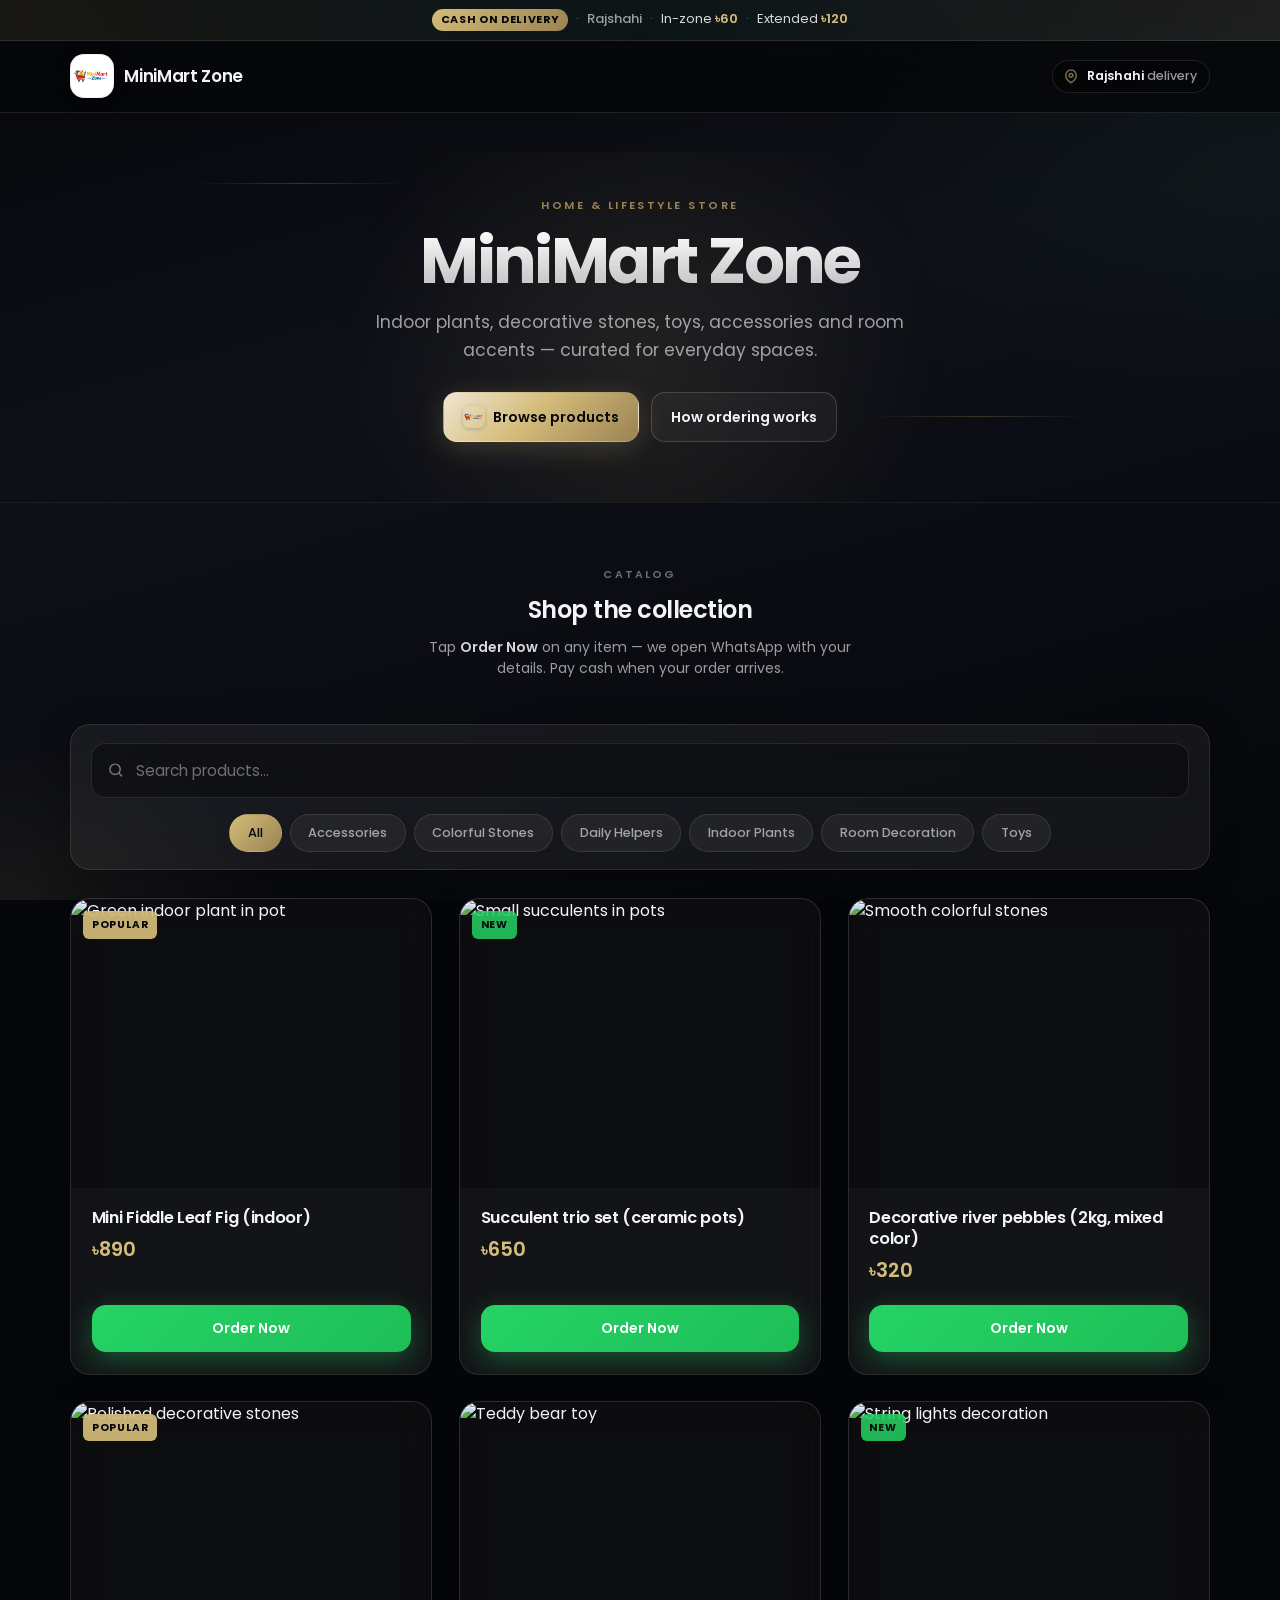
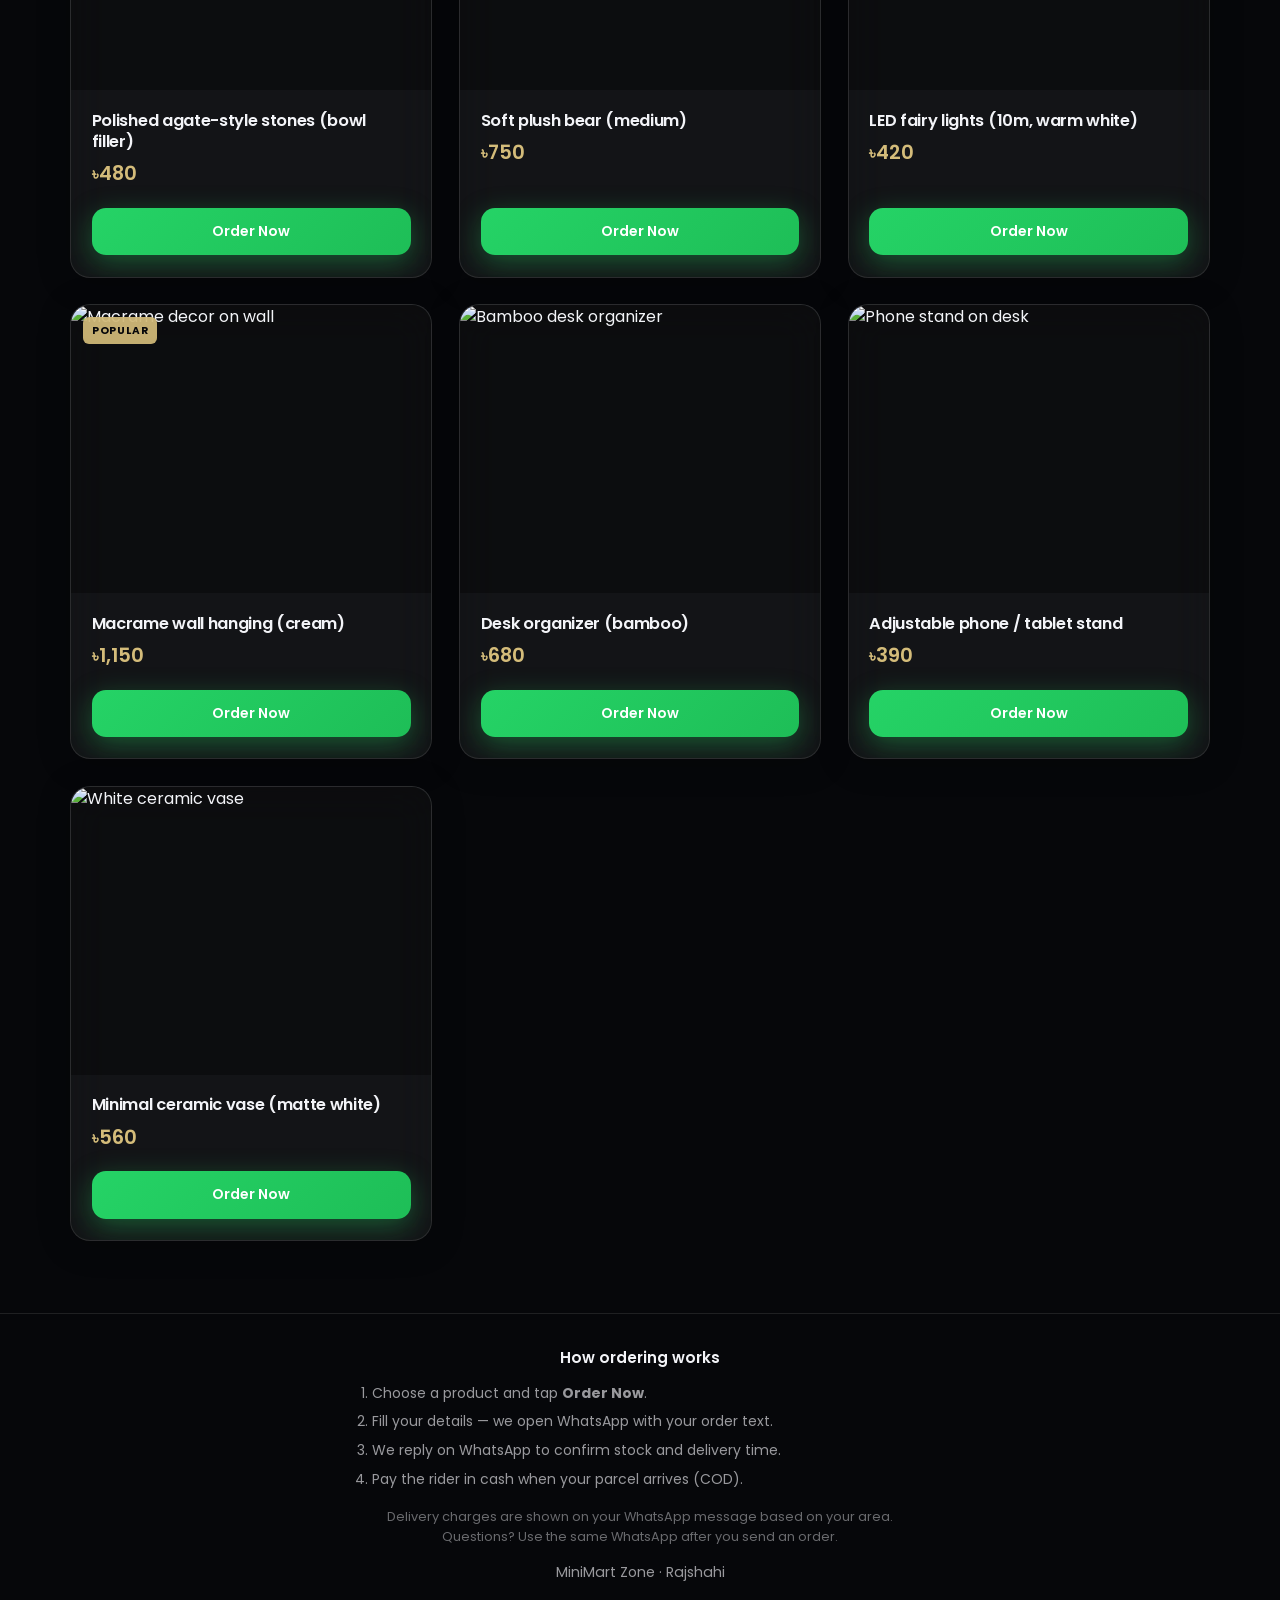
==== index.html @ 8fa92b83 "Update file name" ====
<!DOCTYPE html>
<html lang="en">
<head>
  <meta charset="UTF-8" />
  <meta name="viewport" content="width=device-width, initial-scale=1.0" />
  <meta name="description" content="MiniMart Zone — plants, decor, toys, accessories &amp; daily helpers. Cash on delivery in Rajshahi." />
  <title>MiniMart Zone · Rajshahi COD</title>
  <link rel="icon" href="logo.png" type="image/png" sizes="any" />
  <link rel="apple-touch-icon" href="logo.png" />
  <link rel="preconnect" href="https://fonts.googleapis.com" />
  <link rel="preconnect" href="https://fonts.gstatic.com" crossorigin />
  <link href="https://fonts.googleapis.com/css2?family=Poppins:wght@400;500;600;700&display=swap" rel="stylesheet" />
  <link rel="stylesheet" href="css/styles.css" />
</head>
<body>
  <div class="notice-banner" role="status">
    <p class="notice-banner__row">
      <span class="notice-banner__pill">Cash on delivery</span>
      <span class="notice-banner__sep" aria-hidden="true">·</span>
      <span class="notice-banner__muted">Rajshahi</span>
      <span class="notice-banner__sep" aria-hidden="true">·</span>
      <span>In-zone <strong class="notice-banner__accent">৳60</strong></span>
      <span class="notice-banner__sep" aria-hidden="true">·</span>
      <span>Extended <strong class="notice-banner__accent">৳120</strong></span>
    </p>
  </div>

  <header class="site-header" id="siteHeader">
    <div class="site-header__inner">
      <a href="#shop" class="logo" aria-label="MiniMart Zone — shop">
        <span class="logo__mark" aria-hidden="true">
          <img class="logo__mark-img" src="logo.png" alt="" width="40" height="40" decoding="async" />
        </span>
        <span class="logo__text">MiniMart Zone</span>
      </a>
      <p class="header-meta" title="Delivery to Shaheb Bazar, Laxmipur, Kazla and selected addresses across Rajshahi. Fees: ৳60 in-zone, ৳120 extended.">
        <svg class="header-meta__icon" width="18" height="18" viewBox="0 0 24 24" fill="none" stroke="currentColor" stroke-width="2" aria-hidden="true">
          <path d="M12 21s-7-4.35-7-10a7 7 0 1 1 14 0c0 5.65-7 10-7 10z" stroke-linecap="round" stroke-linejoin="round" />
          <circle cx="12" cy="11" r="2.5" />
        </svg>
        <span class="header-meta__text"><span class="header-meta__strong">Rajshahi</span> delivery</span>
      </p>
    </div>
  </header>

  <main>
    <section class="hero">
      <div class="hero__grid" aria-hidden="true">
        <div class="hero__line hero__line--tl"></div>
        <div class="hero__line hero__line--br"></div>
      </div>
      <div class="hero__orb" aria-hidden="true"></div>
      <div class="container hero__content">
        <p class="hero__eyebrow">Home &amp; lifestyle store</p>
        <h1 class="hero__title">MiniMart Zone</h1>
        <p class="hero__lede">Indoor plants, decorative stones, toys, accessories and room accents — curated for everyday spaces.</p>
        <div class="hero__actions">
          <a href="#shop" class="btn btn--hero btn--hero-primary">
            <img class="btn--hero__icon" src="logo.png" alt="" width="22" height="22" decoding="async" />
            Browse products
          </a>
          <a href="#how-ordering" class="btn btn--hero btn--hero-secondary">How ordering works</a>
        </div>
      </div>
    </section>

    <section class="section" id="shop" aria-labelledby="shop-title">
      <div class="container">
        <header class="section-head">
          <p class="section-head__eyebrow" id="shop-eyebrow">Catalog</p>
          <h2 id="shop-title" class="section-head__title">Shop the collection</h2>
          <p class="section-head__desc">Tap <strong>Order Now</strong> on any item — we open WhatsApp with your details. Pay cash when your order arrives.</p>
        </header>

        <div class="shop-toolbar glass-panel">
          <div class="shop-toolbar__search-wrap">
            <svg class="shop-toolbar__search-icon" viewBox="0 0 24 24" fill="none" stroke="currentColor" stroke-width="2" aria-hidden="true">
              <circle cx="11" cy="11" r="7" />
              <path d="M20 20l-3-3" stroke-linecap="round" />
            </svg>
            <input type="search" id="productSearch" class="shop-toolbar__search" placeholder="Search products…" autocomplete="off" aria-label="Search products" />
          </div>
          <div class="shop-toolbar__filters" id="shopFilters" role="group" aria-label="Filter by category"></div>
        </div>

        <p id="shopLoading" class="shop-loading">Loading products…</p>
        <p id="shopLoadError" class="shop-load-error is-hidden" role="alert"></p>
        <p id="shopEmpty" class="shop-empty">No products match your search or filter.</p>

        <div class="product-grid" id="productGrid" aria-live="polite"></div>
      </div>
    </section>
  </main>

  <footer class="site-footer" id="how-ordering">
    <div class="container site-footer__inner">
      <p class="site-footer__lead">How ordering works</p>
      <ol class="site-footer__steps">
        <li>Choose a product and tap <strong>Order Now</strong>.</li>
        <li>Fill your details — we open WhatsApp with your order text.</li>
        <li>We reply on WhatsApp to confirm stock and delivery time.</li>
        <li>Pay the rider in cash when your parcel arrives (COD).</li>
      </ol>
      <p class="site-footer__note">Delivery charges are shown on your WhatsApp message based on your area. Questions? Use the same WhatsApp after you send an order.</p>
      <p class="site-footer__areas">MiniMart Zone · Rajshahi</p>
    </div>
  </footer>

  <div class="modal" id="orderModal" role="dialog" aria-modal="true" aria-labelledby="orderModalTitle" aria-hidden="true">
    <div class="modal__dialog glass-panel">
      <div class="modal__head">
        <h2 id="orderModalTitle" class="modal__title">Complete your order</h2>
        <button type="button" class="modal__close" id="orderModalClose" aria-label="Close">
          <svg viewBox="0 0 24 24" fill="none" stroke="currentColor" stroke-width="2" aria-hidden="true">
            <path d="M6 6l12 12M18 6L6 18" stroke-linecap="round" />
          </svg>
        </button>
      </div>

      <form id="orderForm" novalidate>
        <p class="modal__hint" id="orderModalHint">Sending the form opens WhatsApp with your details. Your order is confirmed only after we reply there.</p>
        <div class="form-field" data-field-wrap="product">
          <label for="orderProduct">Product</label>
          <input type="text" id="orderProduct" name="product" readonly />
          <p class="form-field__error" role="alert"></p>
        </div>
        <div class="form-field" data-field-wrap="quantity">
          <label for="orderQuantity">Quantity</label>
          <input type="number" id="orderQuantity" name="quantity" min="1" max="99" value="1" inputmode="numeric" autocomplete="off" />
          <p class="form-field__error" role="alert"></p>
        </div>
        <div class="order-summary" id="orderSummary" aria-live="polite" hidden></div>
        <input type="hidden" id="orderUnitPriceBdt" name="unitPriceBdt" value="" />
        <div class="form-field" data-field-wrap="name">
          <label for="orderCustomerName">Customer name</label>
          <input type="text" id="orderCustomerName" name="customerName" autocomplete="name" />
          <p class="form-field__error" role="alert"></p>
        </div>
        <div class="form-field" data-field-wrap="phone">
          <label for="orderPhone">Phone number</label>
          <input type="tel" id="orderPhone" name="phone" autocomplete="tel" inputmode="tel" />
          <p class="form-field__error" role="alert"></p>
        </div>
        <div class="form-field" data-field-wrap="area">
          <label for="orderArea">Delivery area</label>
          <select id="orderArea" name="area" autocomplete="address-level2">
            <option value="">Select area…</option>
            <option value="Shaheb Bazar">Shaheb Bazar</option>
            <option value="Laxmipur">Laxmipur</option>
            <option value="Kazla">Kazla</option>
            <option value="Other (Rajshahi — outside listed zones)">Other (Rajshahi — outside listed zones) — ৳120 delivery</option>
          </select>
          <p class="form-field__error" role="alert"></p>
        </div>
        <div class="form-field" data-field-wrap="address">
          <label for="orderAddress">Full address</label>
          <textarea id="orderAddress" name="address" rows="3" autocomplete="street-address"></textarea>
          <p class="form-field__error" role="alert"></p>
        </div>
        <div class="modal__actions">
          <button type="button" class="btn btn--ghost" id="orderModalCancel">Cancel</button>
          <button type="submit" class="btn btn--primary">Confirm Order</button>
        </div>
      </form>
    </div>
  </div>

  <!-- Fallback catalog: file:// blocks fetch of JSON. Keep in sync with data/products.json. -->
  <script type="application/json" id="shop-catalog-fallback">
{"products":[{"name":"Mini Fiddle Leaf Fig (indoor)","price":"890","category":"indoor_plants","image":"https://images.unsplash.com/photo-1459411552884-841db9b3cc2a?w=600&q=80","alt":"Green indoor plant in pot","badges":["popular"]},{"name":"Succulent trio set (ceramic pots)","price":"650","category":"indoor_plants","image":"https://images.unsplash.com/photo-1485955900006-10f4d324d411?w=600&q=80","alt":"Small succulents in pots","badges":["new"]},{"name":"Decorative river pebbles (2kg, mixed color)","price":"320","category":"colorful_stones","image":"https://images.unsplash.com/photo-1612198188060-c7c2a3b66eae?w=600&q=80","alt":"Smooth colorful stones","badges":[]},{"name":"Polished agate-style stones (bowl filler)","price":"480","category":"colorful_stones","image":"https://images.unsplash.com/photo-1596464716127-f2a82984de30?w=600&q=80","alt":"Polished decorative stones","badges":["popular"]},{"name":"Soft plush bear (medium)","price":"750","category":"toys","image":"https://images.unsplash.com/photo-1558618666-fcd25c85cd64?w=600&q=80","alt":"Teddy bear toy","badges":[]},{"name":"LED fairy lights (10m, warm white)","price":"420","category":"room_decoration","image":"https://images.unsplash.com/photo-1513506003901-1e6a229e2d15?w=600&q=80","alt":"String lights decoration","badges":["new"]},{"name":"Macrame wall hanging (cream)","price":"1,150","category":"room_decoration","image":"https://images.unsplash.com/photo-1523419409543-0c1df022bdd1?w=600&q=80","alt":"Macrame decor on wall","badges":["popular"]},{"name":"Desk organizer (bamboo)","price":"680","category":"daily_helpers","image":"https://images.unsplash.com/photo-1504196606672-aef5c9cefc92?w=600&q=80","alt":"Bamboo desk organizer","badges":[]},{"name":"Adjustable phone / tablet stand","price":"390","category":"accessories","image":"https://images.unsplash.com/photo-1527864550417-7fd91fc51a46?w=600&q=80","alt":"Phone stand on desk","badges":[]},{"name":"Minimal ceramic vase (matte white)","price":"560","category":"room_decoration","image":"https://images.unsplash.com/photo-1578500494198-246f612d3b3d?w=600&q=80","alt":"White ceramic vase","badges":[]}]}
  </script>
  <script src="js/config.js"></script>
  <script src="js/script.js"></script>
</body>
</html>
---- css/styles.css ----
/* MiniMart Zone — luxury dark + glass */

:root {
  /* Surfaces — cool near-black (reads “premium”, not flat gray) */
  --bg-0: #06070a;
  --bg-1: #0e1018;
  --glass: rgba(255, 255, 255, 0.055);
  --glass-hover: rgba(255, 255, 255, 0.09);
  --stroke: rgba(255, 255, 255, 0.1);
  --stroke-strong: rgba(255, 255, 255, 0.16);
  --text: #f3f4f8;
  --muted: rgba(243, 244, 248, 0.62);
  --muted-2: rgba(243, 244, 248, 0.42);
  /* Brand accent — warm gold (luxury retail; use for prices, hero, chips) */
  --champagne: #d4bc7a;
  --champagne-dim: #9a8352;
  /* Action — WhatsApp green: reserve for “order / confirm” paths only */
  --whatsapp: #25d366;
  --whatsapp-deep: #1ebe57;
  --danger: #ff6b6b;
  /* Ambient page glow (keep in same family as bg to avoid “random purple”) */
  --glow-hero: rgba(72, 88, 140, 0.14);
  --glow-corner: rgba(212, 188, 122, 0.07);
  --glow-wa-ambient: rgba(37, 211, 102, 0.045);
  --radius: 14px;
  --radius-lg: 20px;
  --font: "Poppins", system-ui, sans-serif;
  --ease-out: cubic-bezier(0.22, 1, 0.36, 1);
  --shadow-card: 0 24px 60px rgba(0, 0, 0, 0.45);
  --header-h: 72px;
}

*,
*::before,
*::after {
  box-sizing: border-box;
}

html {
  scroll-behavior: smooth;
}

#shop,
#how-ordering {
  scroll-margin-top: calc(var(--header-h) + 0.75rem);
}

body {
  margin: 0;
  font-family: var(--font);
  font-size: 16px;
  line-height: 1.55;
  color: var(--text);
  background: var(--bg-0);
  min-height: 100vh;
  -webkit-font-smoothing: antialiased;
}

body.modal-open {
  overflow: hidden;
}

body::before {
  content: "";
  position: fixed;
  inset: 0;
  z-index: -1;
  background:
    radial-gradient(ellipse 100% 80% at 50% -30%, var(--glow-hero), transparent 55%),
    radial-gradient(ellipse 70% 50% at 100% 20%, var(--glow-wa-ambient), transparent 50%),
    radial-gradient(ellipse 50% 40% at 0% 100%, var(--glow-corner), transparent 45%),
    linear-gradient(165deg, var(--bg-0) 0%, var(--bg-1) 40%, var(--bg-0) 100%);
  pointer-events: none;
}

img {
  max-width: 100%;
  display: block;
  height: auto;
}

a {
  color: inherit;
  text-decoration: none;
}

button {
  font-family: inherit;
  cursor: pointer;
  border: none;
  background: none;
}

.container {
  width: min(1140px, 100% - 2rem);
  margin-inline: auto;
}

.glass-panel {
  background: var(--glass);
  backdrop-filter: blur(20px);
  -webkit-backdrop-filter: blur(20px);
  border: 1px solid var(--stroke);
  border-radius: var(--radius-lg);
  box-shadow: 0 4px 32px rgba(0, 0, 0, 0.25);
}

/* Notice banner — single concise row (fees detailed once) */
.notice-banner {
  padding: 0.55rem 1rem;
  text-align: center;
  font-size: 0.8125rem;
  line-height: 1.45;
  background: linear-gradient(90deg, rgba(212, 188, 122, 0.09), rgba(37, 211, 102, 0.04), rgba(212, 188, 122, 0.09));
  border-bottom: 1px solid var(--stroke);
  color: rgba(243, 244, 248, 0.88);
}

.notice-banner__row {
  display: flex;
  flex-wrap: wrap;
  align-items: center;
  justify-content: center;
  gap: 0.35rem 0.5rem;
  margin: 0;
  max-width: 52rem;
  margin-inline: auto;
}

.notice-banner__pill {
  display: inline-flex;
  align-items: center;
  padding: 0.2rem 0.55rem;
  border-radius: 999px;
  font-size: 0.68rem;
  font-weight: 700;
  letter-spacing: 0.06em;
  text-transform: uppercase;
  color: var(--bg-0);
  background: linear-gradient(135deg, var(--champagne), var(--champagne-dim));
}

.notice-banner__muted {
  color: var(--muted);
  font-weight: 500;
}

.notice-banner__sep {
  color: var(--muted-2);
  font-weight: 400;
  user-select: none;
}

.notice-banner__accent {
  color: var(--champagne);
  font-weight: 600;
}

/* Header */
.site-header {
  position: sticky;
  top: 0;
  z-index: 50;
  height: var(--header-h);
  display: flex;
  align-items: center;
  background: rgba(6, 7, 10, 0.78);
  backdrop-filter: blur(16px);
  -webkit-backdrop-filter: blur(16px);
  border-bottom: 1px solid var(--stroke);
  transition: box-shadow 0.35s var(--ease-out), background 0.3s ease;
}

.site-header.is-scrolled {
  box-shadow: 0 12px 40px rgba(0, 0, 0, 0.35);
  background: rgba(6, 7, 10, 0.94);
}

.site-header__inner {
  display: flex;
  align-items: center;
  justify-content: space-between;
  gap: 1rem;
  width: min(1140px, 100% - 2rem);
  margin-inline: auto;
}

.logo {
  display: flex;
  align-items: center;
  gap: 0.65rem;
  transition: opacity 0.25s ease;
}

.logo:hover {
  opacity: 0.92;
}

.logo__mark {
  width: 44px;
  height: 44px;
  flex-shrink: 0;
  border-radius: 14px;
  background: #fff;
  border: 1px solid rgba(0, 0, 0, 0.06);
  color: var(--bg-0);
  display: grid;
  place-items: center;
  overflow: hidden;
  box-shadow: 0 4px 18px rgba(0, 0, 0, 0.28);
}

.logo__mark-img {
  width: 100%;
  height: 100%;
  max-width: 40px;
  max-height: 40px;
  object-fit: contain;
  display: block;
}

.logo__text {
  font-weight: 600;
  font-size: 1.06rem;
  letter-spacing: -0.02em;
}

.header-meta {
  display: inline-flex;
  align-items: center;
  gap: 0.45rem;
  margin: 0;
  padding: 0.42rem 0.75rem 0.42rem 0.55rem;
  max-width: min(100%, 220px);
  border-radius: 999px;
  border: 1px solid var(--stroke);
  background: rgba(0, 0, 0, 0.22);
  font-size: 0.78rem;
  font-weight: 500;
  color: var(--muted);
  line-height: 1.2;
}

.header-meta__icon {
  flex-shrink: 0;
  opacity: 0.55;
  color: var(--champagne);
}

.header-meta__text {
  text-align: left;
}

.header-meta__strong {
  color: var(--text);
  font-weight: 600;
}

@media (max-width: 480px) {
  .header-meta {
    max-width: 9.5rem;
    padding-inline: 0.5rem;
  }

  .header-meta__text {
    font-size: 0.72rem;
  }

  .logo__text {
    font-size: 0.95rem;
  }
}

/* Hero */
.hero {
  position: relative;
  padding: clamp(3rem, 9vw, 5.25rem) 0 clamp(2.5rem, 6vw, 3.75rem);
  overflow: hidden;
  border-bottom: 1px solid rgba(255, 255, 255, 0.06);
}

.hero__grid {
  position: absolute;
  inset: 0;
  pointer-events: none;
  max-width: min(900px, 100% - 2rem);
  margin-inline: auto;
}

.hero__line {
  position: absolute;
  width: min(28%, 220px);
  height: 1px;
  background: linear-gradient(90deg, transparent, rgba(212, 188, 122, 0.35), transparent);
  opacity: 0.65;
}

.hero__line--tl {
  top: 18%;
  left: 0;
}

.hero__line--br {
  bottom: 22%;
  right: 0;
}

.hero__orb {
  position: absolute;
  inset: 10% 20% auto;
  height: min(55vw, 420px);
  background: radial-gradient(circle, rgba(212, 188, 122, 0.1) 0%, transparent 70%);
  pointer-events: none;
}

.hero__content {
  position: relative;
  text-align: center;
  max-width: 40rem;
  margin-inline: auto;
}

.hero__eyebrow {
  margin: 0 0 0.85rem;
  font-size: 0.7rem;
  font-weight: 600;
  letter-spacing: 0.22em;
  text-transform: uppercase;
  color: var(--champagne-dim);
}

.hero__title {
  font-size: clamp(2.6rem, 7.5vw, 4rem);
  font-weight: 700;
  letter-spacing: -0.04em;
  line-height: 1.02;
  margin: 0 0 1rem;
  background: linear-gradient(180deg, #fff 0%, rgba(255, 255, 255, 0.72) 100%);
  -webkit-background-clip: text;
  background-clip: text;
  color: transparent;
}

.hero__lede {
  font-size: clamp(0.95rem, 2.1vw, 1.08rem);
  color: var(--muted);
  font-weight: 400;
  line-height: 1.6;
  margin: 0 auto 1.75rem;
  max-width: 34rem;
}

.hero__actions {
  display: flex;
  flex-wrap: wrap;
  align-items: center;
  justify-content: center;
  gap: 0.65rem 0.75rem;
}

.btn--hero {
  display: inline-flex;
  align-items: center;
  justify-content: center;
  gap: 0.5rem;
  min-height: 2.75rem;
  padding: 0.65rem 1.35rem;
  font-size: 0.875rem;
  font-weight: 600;
  border-radius: 999px;
  transition: transform 0.2s ease, box-shadow 0.25s ease, background 0.25s ease, color 0.2s ease, border-color 0.2s ease;
}

.btn--hero__icon {
  width: 22px;
  height: 22px;
  flex-shrink: 0;
  object-fit: contain;
  border-radius: 6px;
  box-shadow: 0 1px 4px rgba(0, 0, 0, 0.2);
}

.btn--hero:active {
  transform: scale(0.98);
}

.btn--hero-primary {
  color: var(--bg-0);
  background: linear-gradient(135deg, #f0e6d2 0%, var(--champagne) 45%, var(--champagne-dim) 100%);
  box-shadow: 0 6px 28px rgba(212, 188, 122, 0.22);
  border: 1px solid rgba(255, 255, 255, 0.12);
}

.btn--hero-primary:hover {
  box-shadow: 0 10px 36px rgba(212, 188, 122, 0.28);
  filter: brightness(1.03);
}

.btn--hero-primary:focus-visible {
  outline: 2px solid var(--champagne);
  outline-offset: 3px;
}

.btn--hero-secondary {
  color: var(--text);
  background: rgba(255, 255, 255, 0.04);
  border: 1px solid var(--stroke-strong);
}

.btn--hero-secondary:hover {
  border-color: rgba(212, 188, 122, 0.45);
  color: #fff;
  background: rgba(255, 255, 255, 0.07);
}

.btn--hero-secondary:focus-visible {
  outline: 2px solid rgba(212, 188, 122, 0.55);
  outline-offset: 3px;
}

/* Shop toolbar */
.shop-toolbar {
  margin-bottom: 1.75rem;
  padding: 1.1rem 1.25rem;
  display: flex;
  flex-direction: column;
  gap: 1rem;
}

.shop-toolbar__search-wrap {
  position: relative;
}

.shop-toolbar__search-icon {
  position: absolute;
  left: 1rem;
  top: 50%;
  transform: translateY(-50%);
  width: 1.1rem;
  height: 1.1rem;
  opacity: 0.45;
  pointer-events: none;
}

.shop-toolbar__search {
  width: 100%;
  padding: 0.95rem 1rem 0.95rem 2.75rem;
  font-family: inherit;
  font-size: 0.95rem;
  color: var(--text);
  background: rgba(0, 0, 0, 0.35);
  border: 1px solid var(--stroke);
  border-radius: var(--radius);
  transition: border-color 0.25s ease, box-shadow 0.25s ease;
}

.shop-toolbar__search::placeholder {
  color: var(--muted-2);
}

.shop-toolbar__search:hover,
.shop-toolbar__search:focus {
  outline: none;
  border-color: rgba(212, 188, 122, 0.45);
  box-shadow: 0 0 0 3px rgba(212, 188, 122, 0.1);
}

.shop-toolbar__filters {
  display: flex;
  flex-wrap: wrap;
  gap: 0.5rem;
  justify-content: center;
}

.filter-chip {
  padding: 0.55rem 1.1rem;
  font-size: 0.8rem;
  font-weight: 500;
  color: var(--muted);
  background: var(--glass);
  border: 1px solid var(--stroke);
  border-radius: 999px;
  transition: color 0.25s ease, background 0.25s ease, border-color 0.25s ease, transform 0.2s ease;
}

.filter-chip:hover {
  color: var(--text);
  border-color: var(--stroke-strong);
}

.filter-chip.is-active {
  color: var(--bg-0);
  background: linear-gradient(135deg, var(--champagne), var(--champagne-dim));
  border-color: transparent;
}

.filter-chip:active {
  transform: scale(0.98);
}

/* Section */
.section {
  padding-block: clamp(2.25rem, 5vw, 4rem);
}

.section-head {
  text-align: center;
  margin-bottom: clamp(1.75rem, 4vw, 2.5rem);
  padding-bottom: 0.25rem;
}

.section-head__eyebrow {
  margin: 0 0 0.4rem;
  font-size: 0.68rem;
  font-weight: 600;
  letter-spacing: 0.2em;
  text-transform: uppercase;
  color: var(--muted-2);
}

.section-head__title {
  font-size: clamp(1.2rem, 2.8vw, 1.5rem);
  font-weight: 600;
  letter-spacing: -0.02em;
  margin: 0 0 0.55rem;
  color: var(--text);
}

.section-head__desc {
  margin: 0 auto;
  max-width: 28rem;
  color: var(--muted);
  font-size: 0.875rem;
  line-height: 1.55;
}

.section-head__desc strong {
  color: rgba(243, 244, 248, 0.88);
  font-weight: 600;
}

/* Product grid */
.product-grid {
  display: grid;
  grid-template-columns: 1fr;
  gap: 1.5rem;
}

@media (min-width: 560px) {
  .product-grid {
    grid-template-columns: repeat(2, 1fr);
  }
}

@media (min-width: 920px) {
  .product-grid {
    grid-template-columns: repeat(3, 1fr);
    gap: 1.65rem;
  }
}

.product-card {
  position: relative;
  display: flex;
  flex-direction: column;
  overflow: hidden;
  transition: transform 0.4s var(--ease-out), box-shadow 0.4s var(--ease-out), border-color 0.3s ease;
}

.product-card.is-hidden {
  display: none;
}

.product-card:hover {
  transform: translateY(-10px);
  box-shadow: var(--shadow-card);
  border-color: var(--stroke-strong);
  background: var(--glass-hover);
}

.product-card__badges {
  position: absolute;
  top: 0.75rem;
  left: 0.75rem;
  z-index: 2;
  display: flex;
  flex-wrap: wrap;
  gap: 0.35rem;
}

.product-badge {
  font-size: 0.65rem;
  font-weight: 700;
  text-transform: uppercase;
  letter-spacing: 0.08em;
  padding: 0.35rem 0.55rem;
  border-radius: 6px;
  backdrop-filter: blur(8px);
}

.product-badge--new {
  background: rgba(37, 211, 102, 0.85);
  color: #041208;
}

.product-badge--popular {
  background: rgba(212, 188, 122, 0.92);
  color: var(--bg-0);
}

.product-card__image-wrap {
  aspect-ratio: 5 / 4;
  overflow: hidden;
  background: rgba(0, 0, 0, 0.35);
}

.product-card__image-wrap img {
  width: 100%;
  height: 100%;
  object-fit: cover;
  transition: transform 0.65s var(--ease-out);
}

.product-card:hover .product-card__image-wrap img {
  transform: scale(1.07);
}

.product-card__body {
  padding: 1.2rem 1.3rem 1.35rem;
  display: flex;
  flex-direction: column;
  flex: 1;
  gap: 0.25rem;
}

.product-card__name {
  font-size: 1.02rem;
  font-weight: 600;
  margin: 0;
  letter-spacing: -0.02em;
  line-height: 1.3;
}

.product-card__price {
  font-size: 1.22rem;
  font-weight: 600;
  color: var(--champagne);
  margin: 0.2rem 0 0.9rem;
}

.product-card__price .currency {
  font-size: 0.85em;
}

.btn {
  display: inline-flex;
  align-items: center;
  justify-content: center;
  gap: 0.5rem;
  padding: 0.82rem 1.2rem;
  font-size: 0.875rem;
  font-weight: 600;
  border-radius: var(--radius);
  transition: transform 0.2s ease, filter 0.25s ease, box-shadow 0.25s ease;
}

.btn:active:not(:disabled) {
  transform: scale(0.98);
}

.btn--primary {
  margin-top: auto;
  width: 100%;
  background: linear-gradient(135deg, var(--whatsapp) 0%, var(--whatsapp-deep) 100%);
  color: #fff;
  box-shadow: 0 8px 28px rgba(37, 211, 102, 0.35);
}

.btn--primary:hover:not(:disabled) {
  filter: brightness(1.06);
  box-shadow: 0 12px 36px rgba(37, 211, 102, 0.4);
}

.btn--primary:focus-visible {
  outline: 2px solid #fff;
  outline-offset: 3px;
}

.btn--primary:disabled {
  opacity: 0.75;
  cursor: not-allowed;
}

.btn--ghost {
  color: var(--muted);
  border: 1px solid var(--stroke);
  background: rgba(255, 255, 255, 0.04);
}

.btn--ghost:hover {
  color: var(--text);
  border-color: var(--stroke-strong);
}

.btn.is-loading {
  position: relative;
  color: transparent;
}

.btn.is-loading::after {
  content: "";
  position: absolute;
  width: 1.25rem;
  height: 1.25rem;
  border: 2px solid rgba(255, 255, 255, 0.25);
  border-top-color: #fff;
  border-radius: 50%;
  animation: spin 0.7s linear infinite;
}

@keyframes spin {
  to {
    transform: rotate(360deg);
  }
}

/* Empty state */
.shop-empty {
  display: none;
  text-align: center;
  padding: 3rem 1.5rem;
  color: var(--muted);
  font-size: 0.95rem;
}

.shop-empty.is-visible {
  display: block;
}

.shop-loading,
.shop-load-error {
  text-align: center;
  padding: 2rem 1rem;
  font-size: 0.95rem;
  color: var(--muted);
}

.shop-load-error {
  color: var(--danger);
  max-width: 28rem;
  margin-inline: auto;
}

.shop-loading.is-hidden,
.shop-load-error.is-hidden {
  display: none;
}

/* Modal */
.modal {
  position: fixed;
  inset: 0;
  z-index: 200;
  display: grid;
  place-items: center;
  padding: 1rem;
  background: rgba(4, 5, 8, 0.72);
  backdrop-filter: blur(10px);
  -webkit-backdrop-filter: blur(10px);
  opacity: 0;
  visibility: hidden;
  pointer-events: none;
  transition: opacity 0.35s var(--ease-out), visibility 0.35s;
}

.modal.is-open {
  opacity: 1;
  visibility: visible;
  pointer-events: auto;
}

.modal__dialog {
  width: min(440px, 100%);
  max-height: min(92vh, 720px);
  overflow-y: auto;
  padding: 1.5rem 1.5rem 1.35rem;
  transform: scale(0.92) translateY(12px);
  opacity: 0;
  transition: transform 0.4s var(--ease-out), opacity 0.35s var(--ease-out);
}

.modal.is-open .modal__dialog {
  transform: scale(1) translateY(0);
  opacity: 1;
}

.modal__head {
  display: flex;
  align-items: flex-start;
  justify-content: space-between;
  gap: 1rem;
  margin-bottom: 1.25rem;
}

.modal__title {
  margin: 0;
  font-size: 1.25rem;
  font-weight: 600;
  letter-spacing: -0.02em;
}

.modal__close {
  flex-shrink: 0;
  width: 40px;
  height: 40px;
  border-radius: 12px;
  display: grid;
  place-items: center;
  color: var(--muted);
  border: 1px solid var(--stroke);
  background: rgba(0, 0, 0, 0.25);
  transition: color 0.2s ease, background 0.2s ease;
}

.modal__close:hover {
  color: var(--text);
  background: rgba(255, 255, 255, 0.06);
}

.modal__close svg {
  width: 18px;
  height: 18px;
}

.modal__hint {
  margin: 0 0 1rem;
  padding: 0.65rem 0.75rem;
  font-size: 0.8125rem;
  line-height: 1.45;
  color: var(--muted);
  background: rgba(0, 0, 0, 0.28);
  border: 1px solid var(--stroke);
  border-radius: 10px;
}

.order-summary {
  margin: 0 0 1rem;
  padding: 0.75rem 0.85rem;
  font-size: 0.8125rem;
  border-radius: 10px;
  border: 1px solid var(--stroke);
  background: rgba(0, 0, 0, 0.22);
  color: var(--muted);
}

.order-summary[hidden] {
  display: none !important;
}

.order-summary__row {
  display: flex;
  justify-content: space-between;
  gap: 0.75rem;
  padding: 0.25rem 0;
}

.order-summary__row--strong {
  color: var(--text);
  font-weight: 600;
  margin-top: 0.25rem;
  padding-top: 0.45rem;
  border-top: 1px solid var(--stroke);
}

.order-summary__row--total {
  color: var(--champagne);
  font-weight: 700;
  font-size: 0.9rem;
  margin-top: 0.15rem;
}

.order-summary__foot {
  margin: 0.5rem 0 0;
  font-size: 0.75rem;
  color: var(--muted-2);
  line-height: 1.4;
}

.form-field {
  margin-bottom: 1rem;
}

.form-field label {
  display: block;
  font-size: 0.78rem;
  font-weight: 500;
  text-transform: uppercase;
  letter-spacing: 0.06em;
  color: var(--muted);
  margin-bottom: 0.4rem;
}

.form-field input,
.form-field select,
.form-field textarea {
  width: 100%;
  padding: 0.75rem 0.9rem;
  font-family: inherit;
  font-size: 0.95rem;
  color: var(--text);
  background: rgba(0, 0, 0, 0.35);
  border: 1px solid var(--stroke);
  border-radius: 10px;
  transition: border-color 0.2s ease, box-shadow 0.2s ease;
}

.form-field input[readonly] {
  color: var(--muted);
  cursor: default;
}

.form-field textarea {
  min-height: 88px;
  resize: vertical;
}

.form-field input:focus,
.form-field select:focus,
.form-field textarea:focus {
  outline: none;
  border-color: rgba(212, 188, 122, 0.5);
  box-shadow: 0 0 0 3px rgba(212, 188, 122, 0.12);
}

.form-field.has-error input,
.form-field.has-error select,
.form-field.has-error textarea {
  border-color: rgba(255, 107, 107, 0.65);
}

.form-field__error {
  display: none;
  margin: 0.35rem 0 0;
  font-size: 0.78rem;
  color: var(--danger);
}

.form-field.has-error .form-field__error {
  display: block;
}

.modal__actions {
  display: flex;
  gap: 0.65rem;
  margin-top: 1.25rem;
}

.modal__actions .btn {
  flex: 1;
}

/* Footer */
.site-footer {
  border-top: 1px solid var(--stroke);
  padding: 2rem 0 2.5rem;
  margin-top: 0.5rem;
}

.site-footer__inner {
  text-align: center;
  max-width: 36rem;
  margin-inline: auto;
}

.site-footer__lead {
  margin: 0 0 0.75rem;
  font-size: 0.95rem;
  font-weight: 600;
  color: var(--text);
}

.site-footer__steps {
  margin: 0 0 1rem;
  padding-left: 1.25rem;
  text-align: left;
  font-size: 0.875rem;
  color: var(--muted);
  line-height: 1.65;
}

.site-footer__steps li {
  margin-bottom: 0.35rem;
}

.site-footer__note {
  margin: 0 0 1rem;
  font-size: 0.8rem;
  color: var(--muted-2);
  line-height: 1.55;
}

.site-footer__areas {
  margin: 0;
  font-size: 0.88rem;
  color: var(--muted);
}

.logo:focus-visible {
  outline: 2px solid var(--champagne);
  outline-offset: 4px;
  border-radius: 10px;
}

@media (prefers-reduced-motion: reduce) {
  html {
    scroll-behavior: auto;
  }

  .product-card,
  .product-card__image-wrap img,
  .modal,
  .modal__dialog {
    transition: none;
  }

  .product-card:hover {
    transform: none;
  }

  .product-card:hover .product-card__image-wrap img {
    transform: none;
  }

  .btn.is-loading::after {
    animation: none;
    border-top-color: transparent;
  }
}
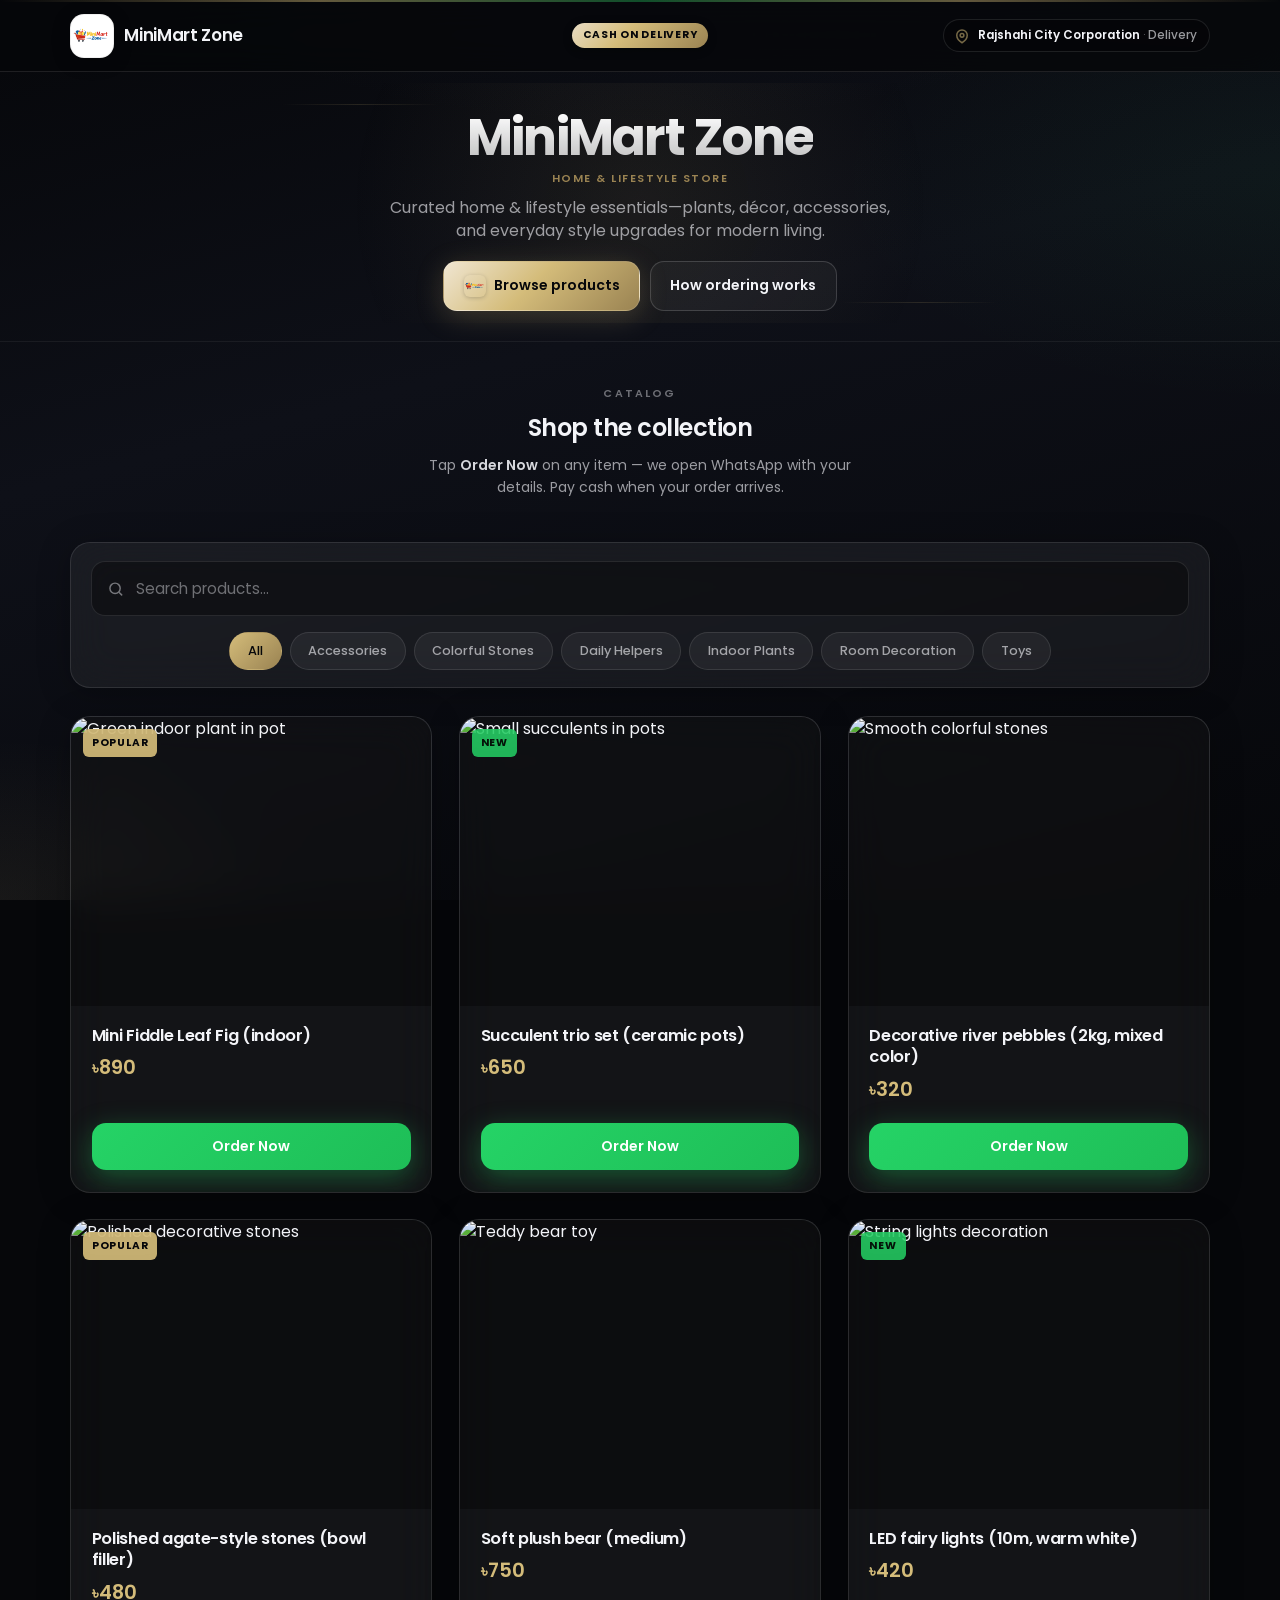
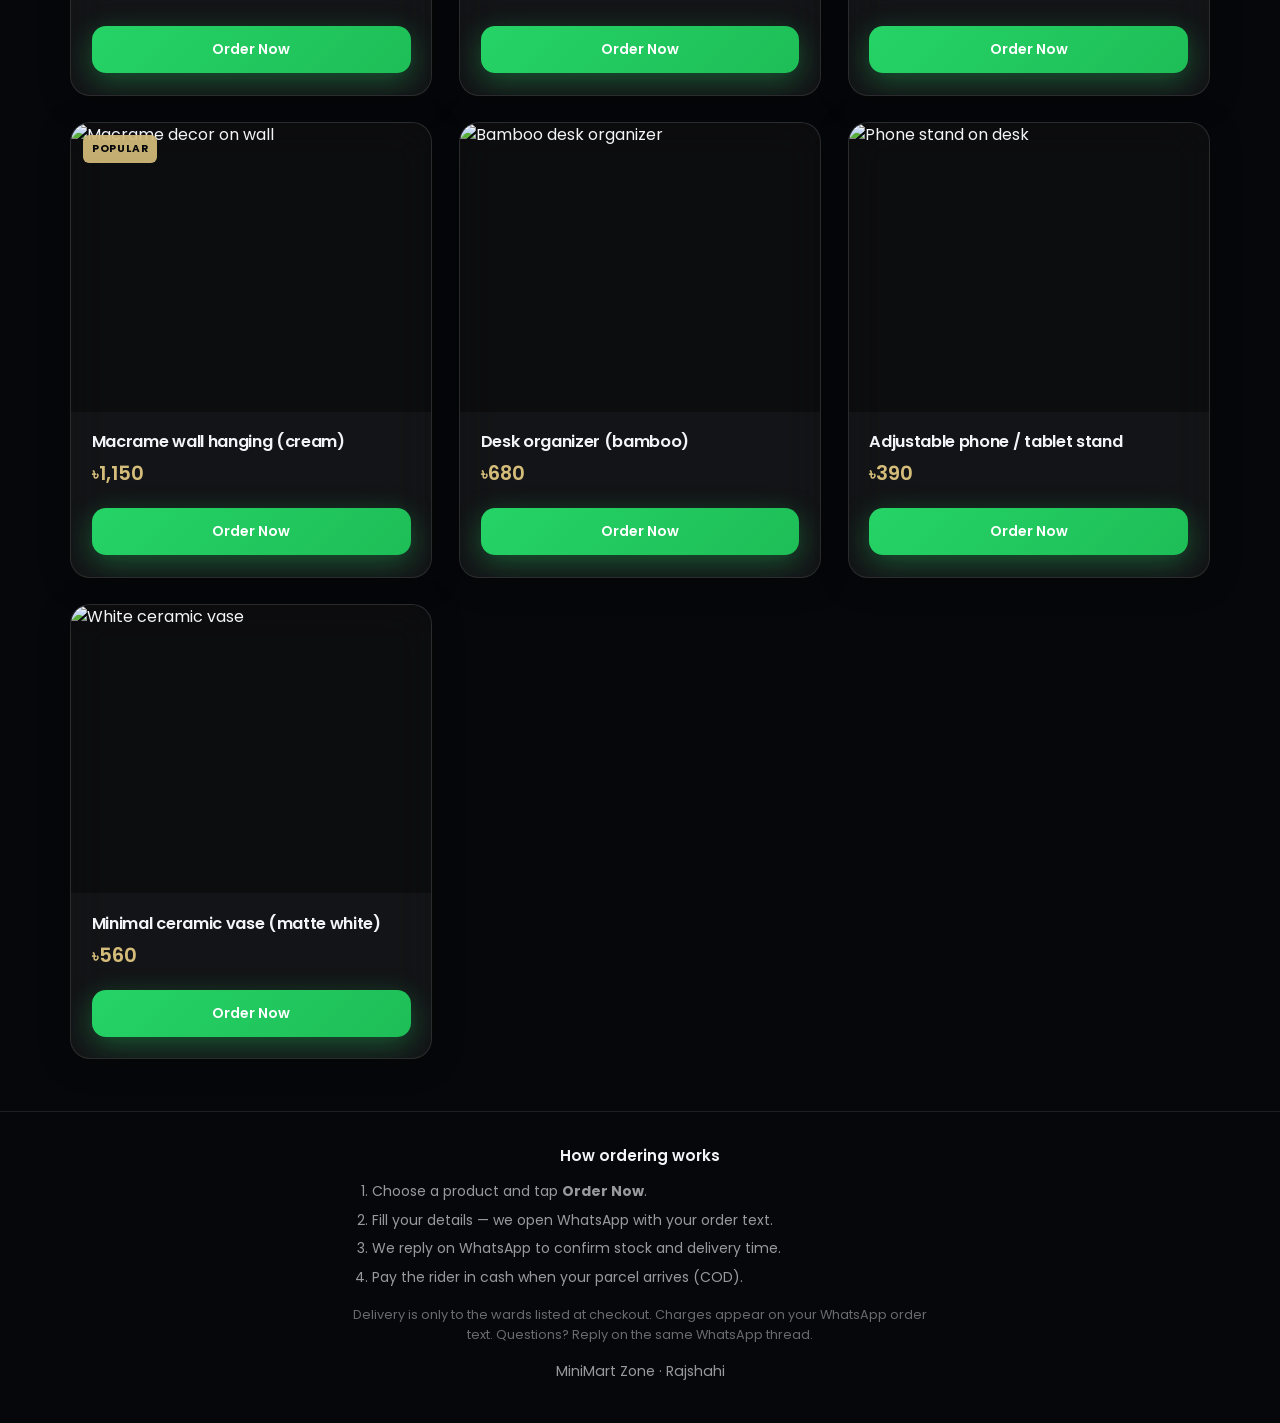
==== commit a4ab3e3a: "3rd time update some layout design" ====
--- a/index.html
+++ b/index.html
@@ -13,18 +13,6 @@
   <link rel="stylesheet" href="css/styles.css" />
 </head>
 <body>
-  <div class="notice-banner" role="status">
-    <p class="notice-banner__row">
-      <span class="notice-banner__pill">Cash on delivery</span>
-      <span class="notice-banner__sep" aria-hidden="true">·</span>
-      <span class="notice-banner__muted">Rajshahi</span>
-      <span class="notice-banner__sep" aria-hidden="true">·</span>
-      <span>In-zone <strong class="notice-banner__accent">৳60</strong></span>
-      <span class="notice-banner__sep" aria-hidden="true">·</span>
-      <span>Extended <strong class="notice-banner__accent">৳120</strong></span>
-    </p>
-  </div>
-
   <header class="site-header" id="siteHeader">
     <div class="site-header__inner">
       <a href="#shop" class="logo" aria-label="MiniMart Zone — shop">
@@ -33,13 +21,16 @@
         </span>
         <span class="logo__text">MiniMart Zone</span>
       </a>
-      <p class="header-meta" title="Delivery to Shaheb Bazar, Laxmipur, Kazla and selected addresses across Rajshahi. Fees: ৳60 in-zone, ৳120 extended.">
-        <svg class="header-meta__icon" width="18" height="18" viewBox="0 0 24 24" fill="none" stroke="currentColor" stroke-width="2" aria-hidden="true">
-          <path d="M12 21s-7-4.35-7-10a7 7 0 1 1 14 0c0 5.65-7 10-7 10z" stroke-linecap="round" stroke-linejoin="round" />
-          <circle cx="12" cy="11" r="2.5" />
-        </svg>
-        <span class="header-meta__text"><span class="header-meta__strong">Rajshahi</span> delivery</span>
-      </p>
+      <span class="site-header__cod-pill" role="status">Cash on delivery</span>
+      <div class="site-header__aside">
+        <p class="header-meta" title="COD within RCC wards 1–30. Delivery ৳30, ৳40, or ৳50 depending on ward — pick yours at checkout.">
+          <svg class="header-meta__icon" width="18" height="18" viewBox="0 0 24 24" fill="none" stroke="currentColor" stroke-width="2" aria-hidden="true">
+            <path d="M12 21s-7-4.35-7-10a7 7 0 1 1 14 0c0 5.65-7 10-7 10z" stroke-linecap="round" stroke-linejoin="round" />
+            <circle cx="12" cy="11" r="2.5" />
+          </svg>
+          <span class="header-meta__text"><span class="header-meta__strong">Rajshahi City Corporation</span><span class="header-meta__suffix">Delivery</span></span>
+        </p>
+      </div>
     </div>
   </header>
 
@@ -51,9 +42,11 @@
       </div>
       <div class="hero__orb" aria-hidden="true"></div>
       <div class="container hero__content">
-        <p class="hero__eyebrow">Home &amp; lifestyle store</p>
-        <h1 class="hero__title">MiniMart Zone</h1>
-        <p class="hero__lede">Indoor plants, decorative stones, toys, accessories and room accents — curated for everyday spaces.</p>
+        <div class="hero__intro">
+          <h1 class="hero__title">MiniMart Zone</h1>
+          <p class="hero__eyebrow">Home &amp; lifestyle store</p>
+        </div>
+        <p class="hero__lede">Curated home &amp; lifestyle essentials—plants, décor, accessories, and everyday style upgrades for modern living.</p>
         <div class="hero__actions">
           <a href="#shop" class="btn btn--hero btn--hero-primary">
             <img class="btn--hero__icon" src="logo.png" alt="" width="22" height="22" decoding="async" />
@@ -101,7 +94,7 @@
         <li>We reply on WhatsApp to confirm stock and delivery time.</li>
         <li>Pay the rider in cash when your parcel arrives (COD).</li>
       </ol>
-      <p class="site-footer__note">Delivery charges are shown on your WhatsApp message based on your area. Questions? Use the same WhatsApp after you send an order.</p>
+      <p class="site-footer__note">Delivery is only to the wards listed at checkout. Charges appear on your WhatsApp order text. Questions? Reply on the same WhatsApp thread.</p>
       <p class="site-footer__areas">MiniMart Zone · Rajshahi</p>
     </div>
   </footer>
@@ -118,7 +111,7 @@
       </div>
 
       <form id="orderForm" novalidate>
-        <p class="modal__hint" id="orderModalHint">Sending the form opens WhatsApp with your details. Your order is confirmed only after we reply there.</p>
+        <p class="modal__hint" id="orderModalHint">Sending the form opens WhatsApp with your details. Your order is confirmed only after we reply there. Choose your RCC ward — delivery is ৳30, ৳40, or ৳50 by area; the summary updates when you change ward.</p>
         <div class="form-field" data-field-wrap="product">
           <label for="orderProduct">Product</label>
           <input type="text" id="orderProduct" name="product" readonly />
@@ -142,13 +135,9 @@
           <p class="form-field__error" role="alert"></p>
         </div>
         <div class="form-field" data-field-wrap="area">
-          <label for="orderArea">Delivery area</label>
-          <select id="orderArea" name="area" autocomplete="address-level2">
-            <option value="">Select area…</option>
-            <option value="Shaheb Bazar">Shaheb Bazar</option>
-            <option value="Laxmipur">Laxmipur</option>
-            <option value="Kazla">Kazla</option>
-            <option value="Other (Rajshahi — outside listed zones)">Other (Rajshahi — outside listed zones) — ৳120 delivery</option>
+          <label for="orderArea">Your ward (service area)</label>
+          <select id="orderArea" name="area" autocomplete="off" required>
+            <option value="">Select your ward…</option>
           </select>
           <p class="form-field__error" role="alert"></p>
         </div>
--- a/css/styles.css
+++ b/css/styles.css
@@ -105,63 +105,14 @@
   box-shadow: 0 4px 32px rgba(0, 0, 0, 0.25);
 }
 
-/* Notice banner — single concise row (fees detailed once) */
-.notice-banner {
-  padding: 0.55rem 1rem;
-  text-align: center;
-  font-size: 0.8125rem;
-  line-height: 1.45;
-  background: linear-gradient(90deg, rgba(212, 188, 122, 0.09), rgba(37, 211, 102, 0.04), rgba(212, 188, 122, 0.09));
-  border-bottom: 1px solid var(--stroke);
-  color: rgba(243, 244, 248, 0.88);
-}
-
-.notice-banner__row {
-  display: flex;
-  flex-wrap: wrap;
-  align-items: center;
-  justify-content: center;
-  gap: 0.35rem 0.5rem;
-  margin: 0;
-  max-width: 52rem;
-  margin-inline: auto;
-}
-
-.notice-banner__pill {
-  display: inline-flex;
-  align-items: center;
-  padding: 0.2rem 0.55rem;
-  border-radius: 999px;
-  font-size: 0.68rem;
-  font-weight: 700;
-  letter-spacing: 0.06em;
-  text-transform: uppercase;
-  color: var(--bg-0);
-  background: linear-gradient(135deg, var(--champagne), var(--champagne-dim));
-}
-
-.notice-banner__muted {
-  color: var(--muted);
-  font-weight: 500;
-}
-
-.notice-banner__sep {
-  color: var(--muted-2);
-  font-weight: 400;
-  user-select: none;
-}
-
-.notice-banner__accent {
-  color: var(--champagne);
-  font-weight: 600;
-}
-
 /* Header */
 .site-header {
   position: sticky;
   top: 0;
   z-index: 50;
-  height: var(--header-h);
+  min-height: var(--header-h);
+  height: auto;
+  padding-block: 0.45rem;
   display: flex;
   align-items: center;
   background: rgba(6, 7, 10, 0.78);
@@ -171,24 +122,71 @@
   transition: box-shadow 0.35s var(--ease-out), background 0.3s ease;
 }
 
+.site-header::before {
+  content: "";
+  position: absolute;
+  left: 0;
+  right: 0;
+  top: 0;
+  height: 2px;
+  background: linear-gradient(
+    90deg,
+    transparent 0%,
+    rgba(212, 188, 122, 0.45) 25%,
+    rgba(37, 211, 102, 0.35) 50%,
+    rgba(212, 188, 122, 0.45) 75%,
+    transparent 100%
+  );
+  pointer-events: none;
+}
+
 .site-header.is-scrolled {
   box-shadow: 0 12px 40px rgba(0, 0, 0, 0.35);
   background: rgba(6, 7, 10, 0.94);
 }
 
 .site-header__inner {
-  display: flex;
+  display: grid;
+  grid-template-columns: minmax(0, 1fr) auto minmax(0, 1fr);
   align-items: center;
-  justify-content: space-between;
-  gap: 1rem;
+  column-gap: 0.75rem;
+  row-gap: 0.5rem;
   width: min(1140px, 100% - 2rem);
   margin-inline: auto;
 }
 
+.site-header__aside {
+  display: flex;
+  align-items: center;
+  justify-content: flex-end;
+  justify-self: end;
+  min-width: 0;
+}
+
+.site-header__cod-pill {
+  display: inline-flex;
+  align-items: center;
+  justify-content: center;
+  justify-self: center;
+  grid-column: 2;
+  padding: 0.26rem 0.65rem;
+  border-radius: 999px;
+  font-size: 0.65rem;
+  font-weight: 700;
+  letter-spacing: 0.07em;
+  text-transform: uppercase;
+  white-space: nowrap;
+  color: var(--bg-0);
+  background: linear-gradient(135deg, #e8dcc4 0%, var(--champagne) 40%, var(--champagne-dim) 100%);
+  box-shadow: 0 2px 10px rgba(0, 0, 0, 0.3);
+}
+
 .logo {
   display: flex;
   align-items: center;
   gap: 0.65rem;
+  justify-self: start;
+  min-width: 0;
   transition: opacity 0.25s ease;
 }
 
@@ -231,14 +229,14 @@
   gap: 0.45rem;
   margin: 0;
   padding: 0.42rem 0.75rem 0.42rem 0.55rem;
-  max-width: min(100%, 220px);
+  max-width: min(100%, 22rem);
   border-radius: 999px;
   border: 1px solid var(--stroke);
   background: rgba(0, 0, 0, 0.22);
-  font-size: 0.78rem;
+  font-size: 0.74rem;
   font-weight: 500;
   color: var(--muted);
-  line-height: 1.2;
+  line-height: 1.25;
 }
 
 .header-meta__icon {
@@ -249,6 +247,8 @@
 
 .header-meta__text {
   text-align: left;
+  min-width: 0;
+  line-height: 1.25;
 }
 
 .header-meta__strong {
@@ -256,9 +256,46 @@
   font-weight: 600;
 }
 
+.header-meta__suffix {
+  font-weight: 500;
+  color: var(--muted);
+}
+
+.header-meta__suffix::before {
+  content: "\00A0·\00A0";
+  color: var(--muted-2);
+  font-weight: 400;
+}
+
+@media (max-width: 640px) {
+  .site-header__inner {
+    grid-template-columns: 1fr auto;
+    grid-template-rows: auto auto;
+  }
+
+  .logo {
+    grid-column: 1;
+    grid-row: 1;
+  }
+
+  .site-header__aside {
+    grid-column: 2;
+    grid-row: 1;
+    justify-self: end;
+  }
+
+  .site-header__cod-pill {
+    grid-column: 1 / -1;
+    grid-row: 2;
+    justify-self: center;
+  }
+}
+
 @media (max-width: 480px) {
   .header-meta {
-    max-width: 9.5rem;
+    max-width: none;
+    flex: 1;
+    min-width: 0;
     padding-inline: 0.5rem;
   }
 
@@ -269,12 +306,17 @@
   .logo__text {
     font-size: 0.95rem;
   }
-}
-
-/* Hero */
+
+  .site-header__cod-pill {
+    font-size: 0.6rem;
+    padding-inline: 0.55rem;
+  }
+}
+
+/* Hero — compact vertical rhythm */
 .hero {
   position: relative;
-  padding: clamp(3rem, 9vw, 5.25rem) 0 clamp(2.5rem, 6vw, 3.75rem);
+  padding: clamp(1.35rem, 4vw, 2.5rem) 0 clamp(1.15rem, 3vw, 1.85rem);
   overflow: hidden;
   border-bottom: 1px solid rgba(255, 255, 255, 0.06);
 }
@@ -283,71 +325,83 @@
   position: absolute;
   inset: 0;
   pointer-events: none;
-  max-width: min(900px, 100% - 2rem);
+  max-width: min(720px, 100% - 2rem);
   margin-inline: auto;
 }
 
 .hero__line {
   position: absolute;
-  width: min(28%, 220px);
+  width: min(22%, 160px);
   height: 1px;
-  background: linear-gradient(90deg, transparent, rgba(212, 188, 122, 0.35), transparent);
-  opacity: 0.65;
+  background: linear-gradient(90deg, transparent, rgba(212, 188, 122, 0.3), transparent);
+  opacity: 0.5;
 }
 
 .hero__line--tl {
-  top: 18%;
+  top: 12%;
   left: 0;
 }
 
 .hero__line--br {
-  bottom: 22%;
+  bottom: 14%;
   right: 0;
 }
 
 .hero__orb {
   position: absolute;
-  inset: 10% 20% auto;
-  height: min(55vw, 420px);
-  background: radial-gradient(circle, rgba(212, 188, 122, 0.1) 0%, transparent 70%);
+  inset: 4% 18% auto;
+  height: min(38vw, 240px);
+  background: radial-gradient(circle, rgba(212, 188, 122, 0.08) 0%, transparent 68%);
   pointer-events: none;
 }
 
 .hero__content {
   position: relative;
   text-align: center;
-  max-width: 40rem;
+  max-width: 36rem;
   margin-inline: auto;
-}
-
-.hero__eyebrow {
-  margin: 0 0 0.85rem;
-  font-size: 0.7rem;
-  font-weight: 600;
-  letter-spacing: 0.22em;
-  text-transform: uppercase;
-  color: var(--champagne-dim);
+  display: flex;
+  flex-direction: column;
+  align-items: center;
+  gap: 0;
+}
+
+.hero__intro {
+  display: flex;
+  flex-direction: column;
+  align-items: center;
+  gap: 0.35rem;
+  margin-bottom: 0.55rem;
 }
 
 .hero__title {
-  font-size: clamp(2.6rem, 7.5vw, 4rem);
+  font-size: clamp(2.05rem, 5.2vw, 3.15rem);
   font-weight: 700;
-  letter-spacing: -0.04em;
-  line-height: 1.02;
-  margin: 0 0 1rem;
+  letter-spacing: -0.035em;
+  line-height: 1.05;
+  margin: 0;
   background: linear-gradient(180deg, #fff 0%, rgba(255, 255, 255, 0.72) 100%);
   -webkit-background-clip: text;
   background-clip: text;
   color: transparent;
 }
 
+.hero__eyebrow {
+  margin: 0;
+  font-size: 0.68rem;
+  font-weight: 600;
+  letter-spacing: 0.14em;
+  text-transform: uppercase;
+  color: var(--champagne-dim);
+}
+
 .hero__lede {
-  font-size: clamp(0.95rem, 2.1vw, 1.08rem);
+  font-size: clamp(0.88rem, 1.85vw, 1rem);
   color: var(--muted);
   font-weight: 400;
-  line-height: 1.6;
-  margin: 0 auto 1.75rem;
-  max-width: 34rem;
+  line-height: 1.45;
+  margin: 0 0 1rem;
+  max-width: 32rem;
 }
 
 .hero__actions {
@@ -355,16 +409,17 @@
   flex-wrap: wrap;
   align-items: center;
   justify-content: center;
-  gap: 0.65rem 0.75rem;
+  gap: 0.5rem 0.65rem;
+  margin-top: 0.15rem;
 }
 
 .btn--hero {
   display: inline-flex;
   align-items: center;
   justify-content: center;
-  gap: 0.5rem;
-  min-height: 2.75rem;
-  padding: 0.65rem 1.35rem;
+  gap: 0.45rem;
+  min-height: 2.55rem;
+  padding: 0.55rem 1.2rem;
   font-size: 0.875rem;
   font-weight: 600;
   border-radius: 999px;
@@ -500,7 +555,7 @@
 
 /* Section */
 .section {
-  padding-block: clamp(2.25rem, 5vw, 4rem);
+  padding-block: clamp(1.65rem, 3.5vw, 2.75rem);
 }
 
 .section-head {
